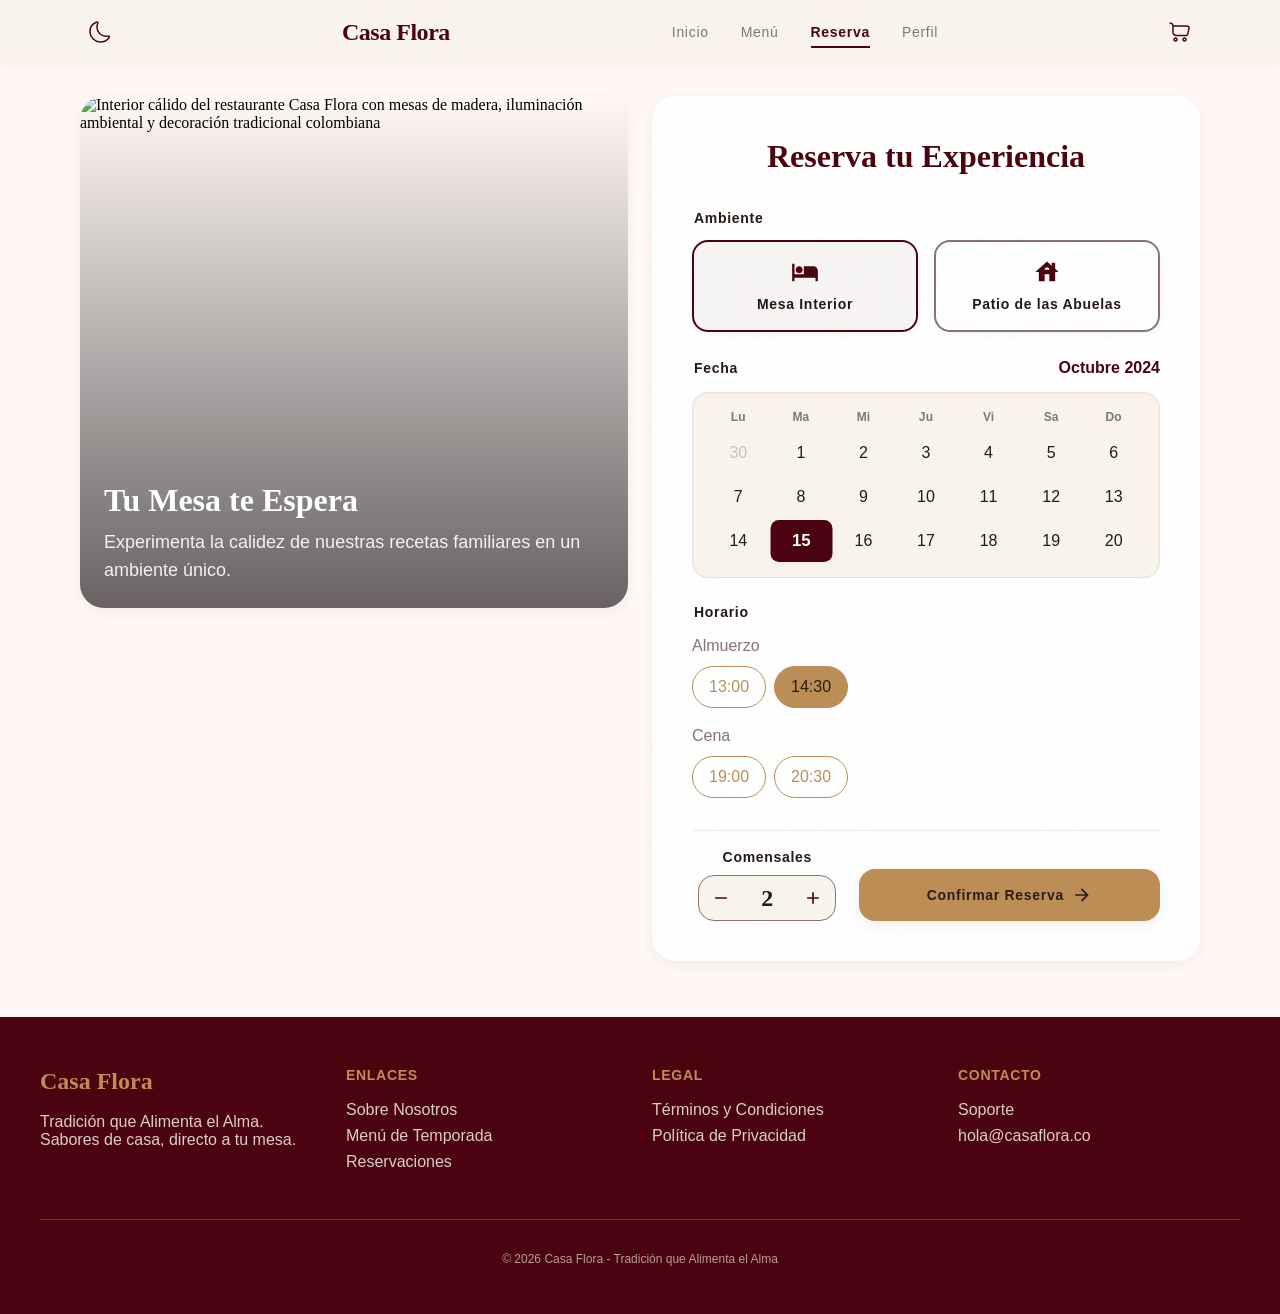
==== booking.html @ a03a3d71 "feat: implement booking page with responsive design system and dark mode theme." ====
<!doctype html>
<html lang="es">
    <head>
        <meta charset="UTF-8" />
        <meta name="viewport" content="width=device-width, initial-scale=1.0" />
        <title>Casa Flora — Reservas</title>
        <meta
            name="description"
            content="Reserva tu mesa en Casa Flora. Elige ambiente, fecha, horario y número de comensales para disfrutar de la tradición colombiana."
        />
        <link rel="stylesheet" href="./assets/css/global.css" />
        <link rel="stylesheet" href="./assets/css/booking.css" />
        <script>
            if (localStorage.getItem("dark-theme") === "true") {
                document.documentElement.classList.add("dark");
            }
        </script>
    </head>
    <body>
        <header>
            <nav class="navbar">
                <button class="dark-mode" aria-label="Alternar modo oscuro">
                    <svg
                        xmlns="http://www.w3.org/2000/svg"
                        width="64"
                        height="64"
                        viewBox="0 0 24 24"
                        class="moon-icon"
                    >
                        <path
                            d="M2.02911 12.42C2.38911 17.57 6.75911 21.76 11.9891 21.99C15.6791 22.15 18.9791 20.43 20.9591 17.72C21.7791 16.61 21.3391 15.87 19.9691 16.12C19.2991 16.24 18.6091 16.29 17.8891 16.26C12.9991 16.06 8.99911 11.97 8.97911 7.13996C8.96911 5.83996 9.23911 4.60996 9.72911 3.48996C10.2691 2.24996 9.61911 1.65996 8.36911 2.18996C4.40911 3.85996 1.69911 7.84996 2.02911 12.42Z"
                            stroke="currentColor"
                            stroke-width="1.5"
                            stroke-linecap="round"
                            stroke-linejoin="round"
                        ></path>
                    </svg>
                </button>

                <h1 class="main-heading">Casa Flora</h1>

                <button
                    class="shopping-cart"
                    aria-label="Abrir carrito de compras"
                >
                    <svg
                        xmlns="http://www.w3.org/2000/svg"
                        width="64"
                        height="64"
                        viewBox="0 0 24 24"
                        fill="none"
                        class="shopping-cart-icon"
                    >
                        <path
                            fill-rule="evenodd"
                            clip-rule="evenodd"
                            d="M2.24896 2.29245C1.8582 2.15506 1.43005 2.36047 1.29266 2.75123C1.15527 3.142 1.36068 3.57015 1.75145 3.70754L2.01266 3.79937C2.68026 4.03409 3.11902 4.18964 3.44186 4.34805C3.74509 4.49683 3.87876 4.61726 3.96682 4.74612C4.05708 4.87821 4.12678 5.05963 4.16611 5.42298C4.20726 5.80319 4.20828 6.2984 4.20828 7.03835V9.75999C4.20828 11.2125 4.22191 12.2599 4.35897 13.0601C4.50529 13.9144 4.79742 14.526 5.34366 15.1022C5.93752 15.7285 6.69032 16.0012 7.58656 16.1283C8.44479 16.25 9.53464 16.25 10.8804 16.25L16.2861 16.25C17.0278 16.25 17.6518 16.25 18.1568 16.1882C18.6925 16.1227 19.1811 15.9793 19.6076 15.6318C20.0341 15.2842 20.2731 14.8346 20.4455 14.3232C20.6079 13.841 20.7339 13.2299 20.8836 12.5035L21.3925 10.0341L21.3935 10.0295L21.4039 9.97726C21.5686 9.15237 21.7071 8.45848 21.7416 7.90037C21.7777 7.31417 21.711 6.73616 21.3292 6.23977C21.0942 5.93435 20.7639 5.76144 20.4634 5.65586C20.1569 5.54817 19.8103 5.48587 19.4606 5.44677C18.7735 5.36997 17.9389 5.36998 17.1203 5.36999L5.66809 5.36999C5.6648 5.33324 5.66124 5.29709 5.6574 5.26156C5.60367 4.76518 5.48725 4.31246 5.20527 3.89982C4.92109 3.48396 4.54324 3.21762 4.10261 3.00142C3.69052 2.79922 3.16689 2.61514 2.55036 2.39841L2.24896 2.29245ZM5.70828 6.86999H17.089C17.9454 6.86999 18.6991 6.87099 19.2939 6.93748C19.5895 6.97052 19.8107 7.01642 19.9661 7.07104C20.0931 7.11568 20.1361 7.15213 20.1423 7.1574C20.1422 7.15729 20.1426 7.15762 20.1423 7.1574C20.2037 7.23881 20.2704 7.38651 20.2444 7.80796C20.217 8.25153 20.1005 8.84379 19.9229 9.73372L19.9225 9.73594L19.4237 12.1561C19.2623 12.9389 19.1537 13.4593 19.024 13.8441C18.9009 14.2095 18.7853 14.3669 18.66 14.469C18.5348 14.571 18.3573 14.6525 17.9746 14.6993C17.5714 14.7487 17.0399 14.75 16.2406 14.75H10.9377C9.5209 14.75 8.53783 14.7482 7.79716 14.6432C7.08235 14.5418 6.70473 14.3576 6.43219 14.0701C6.11202 13.7325 5.93933 13.4018 5.83744 12.8069C5.72628 12.1578 5.70828 11.249 5.70828 9.75999L5.70828 6.86999Z"
                            fill="currentColor"
                        ></path>
                        <path
                            fill-rule="evenodd"
                            clip-rule="evenodd"
                            d="M7.5002 21.75C6.25756 21.75 5.2502 20.7426 5.2502 19.5C5.2502 18.2573 6.25756 17.25 7.5002 17.25C8.74285 17.25 9.7502 18.2573 9.7502 19.5C9.7502 20.7426 8.74285 21.75 7.5002 21.75ZM6.7502 19.5C6.7502 19.9142 7.08599 20.25 7.5002 20.25C7.91442 20.25 8.2502 19.9142 8.2502 19.5C8.2502 19.0858 7.91442 18.75 7.5002 18.75C7.08599 18.75 6.7502 19.0858 6.7502 19.5Z"
                            fill="currentColor"
                        ></path>
                        <path
                            fill-rule="evenodd"
                            clip-rule="evenodd"
                            d="M16.5002 21.7501C15.2576 21.7501 14.2502 20.7427 14.2502 19.5001C14.2502 18.2574 15.2576 17.2501 16.5002 17.2501C17.7428 17.2501 18.7502 18.2574 18.7502 19.5001C18.7502 20.7427 17.7428 21.7501 16.5002 21.7501ZM15.7502 19.5001C15.7502 19.9143 16.086 20.2501 16.5002 20.2501C16.9144 20.2501 17.2502 19.9143 17.2502 19.5001C17.2502 19.0859 16.9144 18.7501 16.5002 18.7501C16.086 18.7501 15.7502 19.0859 15.7502 19.5001Z"
                            fill="currentColor"
                        ></path>
                    </svg>
                </button>
            </nav>
        </header>

        <main>
            <div class="booking-layout">
                <div class="booking-hero">
                    <img
                        src="./assets/img/booking_hero.jpg"
                        alt="Interior cálido del restaurante Casa Flora con mesas de madera, iluminación ambiental y decoración tradicional colombiana"
                    />
                    <div class="booking-hero-overlay">
                        <div>
                            <h2>Tu Mesa te Espera</h2>
                            <p>Experimenta la calidez de nuestras recetas familiares en un ambiente único.</p>
                        </div>
                    </div>
                </div>

                <div class="booking-form-wrapper">
                    <div class="booking-form-card">
                        <div class="booking-texture"></div>
                        <form class="booking-form" id="booking-form">
                            <h1 class="booking-form-title">Reserva tu Experiencia</h1>

                            <fieldset style="border: none; margin: 0; padding: 0">
                                <legend class="field-label">Ambiente</legend>
                                <div class="environment-group">
                                    <label class="environment-option">
                                        <input
                                            type="radio"
                                            name="environment"
                                            value="interior"
                                            checked
                                        />
                                        <div class="environment-card">
                                            <svg xmlns="http://www.w3.org/2000/svg" width="24" height="24" viewBox="0 0 24 24" fill="currentColor">
                                                <path d="M7 13c1.66 0 3-1.34 3-3S8.66 7 7 7s-3 1.34-3 3 1.34 3 3 3zm12-6h-8v7H3V5H1v15h2v-3h18v3h2v-9c0-2.21-1.79-4-4-4z"/>
                                            </svg>
                                            <span>Mesa Interior</span>
                                        </div>
                                    </label>
                                    <label class="environment-option">
                                        <input
                                            type="radio"
                                            name="environment"
                                            value="patio"
                                        />
                                        <div class="environment-card">
                                            <svg xmlns="http://www.w3.org/2000/svg" width="24" height="24" viewBox="0 0 24 24" fill="currentColor">
                                                <path d="M19 9.3V4h-3v2.6L12 3 2 12h3v8h5v-6h4v6h5v-8h3l-3-2.7zm-9 .7c0-1.1.9-2 2-2s2 .9 2 2h-4z"/>
                                            </svg>
                                            <span>Patio de las Abuelas</span>
                                        </div>
                                    </label>
                                </div>
                            </fieldset>

                            <fieldset style="border: none; margin: 0; padding: 0">
                                <div class="calendar-header">
                                    <legend class="field-label" style="margin-bottom: 0">Fecha</legend>
                                    <span class="calendar-month">Octubre 2024</span>
                                </div>
                                <div class="calendar-container">
                                    <div class="calendar-weekdays">
                                        <span>Lu</span>
                                        <span>Ma</span>
                                        <span>Mi</span>
                                        <span>Ju</span>
                                        <span>Vi</span>
                                        <span>Sa</span>
                                        <span>Do</span>
                                    </div>
                                    <div class="calendar-grid">
                                        <button type="button" class="calendar-day muted">30</button>
                                        <button type="button" class="calendar-day">1</button>
                                        <button type="button" class="calendar-day">2</button>
                                        <button type="button" class="calendar-day">3</button>
                                        <button type="button" class="calendar-day">4</button>
                                        <button type="button" class="calendar-day">5</button>
                                        <button type="button" class="calendar-day">6</button>
                                        <button type="button" class="calendar-day">7</button>
                                        <button type="button" class="calendar-day">8</button>
                                        <button type="button" class="calendar-day">9</button>
                                        <button type="button" class="calendar-day">10</button>
                                        <button type="button" class="calendar-day">11</button>
                                        <button type="button" class="calendar-day">12</button>
                                        <button type="button" class="calendar-day">13</button>
                                        <button type="button" class="calendar-day">14</button>
                                        <button type="button" class="calendar-day selected">15</button>
                                        <button type="button" class="calendar-day">16</button>
                                        <button type="button" class="calendar-day">17</button>
                                        <button type="button" class="calendar-day">18</button>
                                        <button type="button" class="calendar-day">19</button>
                                        <button type="button" class="calendar-day">20</button>
                                    </div>
                                </div>
                            </fieldset>

                            <fieldset style="border: none; margin: 0; padding: 0">
                                <legend class="field-label">Horario</legend>
                                <div class="time-slots-section">
                                    <div>
                                        <p class="time-group-label">Almuerzo</p>
                                        <div class="time-slots-row">
                                            <label class="time-slot-option">
                                                <input type="radio" name="time" value="13:00" />
                                                <span class="time-slot-pill">13:00</span>
                                            </label>
                                            <label class="time-slot-option">
                                                <input type="radio" name="time" value="14:30" checked />
                                                <span class="time-slot-pill">14:30</span>
                                            </label>
                                        </div>
                                    </div>
                                    <div>
                                        <p class="time-group-label">Cena</p>
                                        <div class="time-slots-row">
                                            <label class="time-slot-option">
                                                <input type="radio" name="time" value="19:00" />
                                                <span class="time-slot-pill">19:00</span>
                                            </label>
                                            <label class="time-slot-option">
                                                <input type="radio" name="time" value="20:30" />
                                                <span class="time-slot-pill">20:30</span>
                                            </label>
                                        </div>
                                    </div>
                                </div>
                            </fieldset>

                            <div class="booking-cta-row">
                                <div class="diners-section">
                                    <label class="field-label" for="diners-value">Comensales</label>
                                    <div class="diners-control">
                                        <button type="button" class="diners-btn" id="diners-decrement" aria-label="Reducir comensales">
                                            <svg xmlns="http://www.w3.org/2000/svg" width="20" height="20" viewBox="0 0 24 24" fill="currentColor">
                                                <path d="M19 13H5v-2h14v2z"/>
                                            </svg>
                                        </button>
                                        <input
                                            type="text"
                                            id="diners-value"
                                            class="diners-value"
                                            value="2"
                                            readonly
                                        />
                                        <button type="button" class="diners-btn" id="diners-increment" aria-label="Aumentar comensales">
                                            <svg xmlns="http://www.w3.org/2000/svg" width="20" height="20" viewBox="0 0 24 24" fill="currentColor">
                                                <path d="M19 13h-6v6h-2v-6H5v-2h6V5h2v6h6v2z"/>
                                            </svg>
                                        </button>
                                    </div>
                                </div>

                                <div class="booking-cta-section">
                                    <button type="button" class="booking-cta">
                                        <span>Confirmar Reserva</span>
                                        <svg xmlns="http://www.w3.org/2000/svg" width="20" height="20" viewBox="0 0 24 24" fill="currentColor">
                                            <path d="M12 4l-1.41 1.41L16.17 11H4v2h12.17l-5.58 5.59L12 20l8-8z"/>
                                        </svg>
                                    </button>
                                </div>
                            </div>
                        </form>
                    </div>
                </div>
            </div>
        </main>
        <!-- Only Mobile --->
        <nav class="bottom-navbar">
            <div class="items-container">
                <a href="./index.html" class="home-item">
                    <svg
                        xmlns="http://www.w3.org/2000/svg"
                        width="64"
                        height="64"
                        viewBox="0 0 24 24"
                        fill="none"
                        class="home-icon"
                    >
                        <path
                            d="M9.02 2.84004L3.63 7.04004C2.73 7.74004 2 9.23004 2 10.36V17.77C2 20.09 3.89 21.99 6.21 21.99H17.79C20.11 21.99 22 20.09 22 17.78V10.5C22 9.29004 21.19 7.74004 20.2 7.05004L14.02 2.72004C12.62 1.74004 10.37 1.79004 9.02 2.84004Z"
                            stroke="currentColor"
                            stroke-width="1.5"
                            stroke-linecap="round"
                            stroke-linejoin="round"
                        ></path>
                        <path
                            d="M12 17.99V14.99"
                            stroke="currentColor"
                            stroke-width="1.5"
                            stroke-linecap="round"
                            stroke-linejoin="round"
                        ></path>
                    </svg>
                    <span>Inicio</span>
                </a>

                <a href="./menu.html" class="menu-item">
                    <svg
                        xmlns="http://www.w3.org/2000/svg"
                        width="64"
                        height="64"
                        viewBox="0 0 24 24"
                        fill="none"
                        class="menu-icon"
                    >
                        <path
                            d="M17.7238 2.58145C18.0449 2.3198 18.0931 1.84738 17.8315 1.52627C17.5698 1.20516 17.0974 1.15695 16.7763 1.4186L13.3153 4.23863C11.4094 5.79164 11.0979 8.52865 12.4824 10.457L1.46967 21.4694C1.17678 21.7623 1.17677 22.2372 1.46966 22.5301C1.76256 22.823 2.23743 22.823 2.53033 22.5301L13.543 11.5176C15.4713 12.9022 18.2084 12.5907 19.7614 10.6847L22.5815 7.22378C22.8431 6.90267 22.7949 6.43024 22.4738 6.1686C22.1527 5.90695 21.6802 5.95516 21.4186 6.27627L18.5986 9.73723C17.4453 11.1526 15.3213 11.2607 14.0304 9.96969C12.7394 8.67872 12.8475 6.55474 14.2628 5.40149L17.7238 2.58145Z"
                            fill="currentColor"
                        ></path>
                        <path
                            d="M2.7501 3.81069L9.46972 10.5303C9.76261 10.8232 10.2375 10.8232 10.5304 10.5303C10.8233 10.2374 10.8233 9.76253 10.5304 9.46964L3.77588 2.71515C2.84377 1.78303 1.25 2.4432 1.25 3.7614C1.25 7.31448 2.66146 10.722 5.17386 13.2344L5.96972 14.0303C6.26261 14.3232 6.73748 14.3232 7.03038 14.0303C7.32327 13.7374 7.32327 13.2625 7.03038 12.9696L6.23452 12.1738C4.01504 9.9543 2.76308 6.94815 2.7501 3.81069Z"
                            fill="currentColor"
                        ></path>
                        <path
                            d="M13.4697 13.4696C13.7626 13.1767 14.2375 13.1767 14.5304 13.4696L22.5303 21.4696C22.8232 21.7625 22.8232 22.2374 22.5303 22.5303C22.2374 22.8231 21.7626 22.8231 21.4697 22.5303L15 16.0606L12.7374 18.3231C12.054 19.0066 10.946 19.0066 10.2626 18.3231L9.96972 18.0303C9.67682 17.7374 9.67682 17.2625 9.96972 16.9696C10.2626 16.6767 10.7375 16.6767 11.0304 16.9696L11.3232 17.2625C11.4209 17.3601 11.5791 17.3601 11.6768 17.2625L13.9393 14.9999L13.4697 14.5303C13.1768 14.2374 13.1768 13.7625 13.4697 13.4696Z"
                            fill="currentColor"
                        ></path>
                        <path
                            d="M18.918 3.41406C19.2114 3.70644 19.2122 4.18132 18.9198 4.47472L15.731 7.67472C15.4386 7.96812 14.9637 7.96895 14.6703 7.67656C14.3769 7.38418 14.3761 6.90931 14.6685 6.61591L17.8573 3.41591C18.1497 3.1225 18.6246 3.12168 18.918 3.41406Z"
                            fill="currentColor"
                        ></path>
                        <path
                            d="M20.5868 6.14074C20.8792 5.84733 20.8784 5.37246 20.585 5.08008C20.2916 4.78769 19.8167 4.78852 19.5243 5.08192L16.3354 8.28192C16.0431 8.57532 16.0439 9.0502 16.3373 9.34258C16.6307 9.63496 17.1056 9.63414 17.398 9.34073L20.5868 6.14074Z"
                            fill="currentColor"
                        ></path>
                    </svg>
                    <span>Menú</span>
                </a>

                <a href="./booking.html" class="booking-item active">
                    <svg
                        xmlns="http://www.w3.org/2000/svg"
                        width="64"
                        height="64"
                        viewBox="0 0 24 24"
                        fill="none"
                        class="booking-icon"
                    >
                        <path
                            d="M17 14C17.5523 14 18 13.5523 18 13C18 12.4477 17.5523 12 17 12C16.4477 12 16 12.4477 16 13C16 13.5523 16.4477 14 17 14Z"
                            fill="currentColor"
                        ></path>
                        <path
                            d="M17 18C17.5523 18 18 17.5523 18 17C18 16.4477 17.5523 16 17 16C16.4477 16 16 16.4477 16 17C16 17.5523 16.4477 18 17 18Z"
                            fill="currentColor"
                        ></path>
                        <path
                            d="M13 13C13 13.5523 12.5523 14 12 14C11.4477 14 11 13.5523 11 13C11 12.4477 11.4477 12 12 12C12.5523 12 13 12.4477 13 13Z"
                            fill="currentColor"
                        ></path>
                        <path
                            d="M13 17C13 17.5523 12.5523 18 12 18C11.4477 18 11 17.5523 11 17C11 16.4477 11.4477 16 12 16C12.5523 16 13 16.4477 13 17Z"
                            fill="currentColor"
                        ></path>
                        <path
                            d="M7 14C7.55229 14 8 13.5523 8 13C8 12.4477 7.55229 12 7 12C6.44772 12 6 12.4477 6 13C6 13.5523 6.44772 14 7 14Z"
                            fill="currentColor"
                        ></path>
                        <path
                            d="M7 18C7.55229 18 8 17.5523 8 17C8 16.4477 7.55229 16 7 16C6.44772 16 6 16.4477 6 17C6 17.5523 6.44772 18 7 18Z"
                            fill="currentColor"
                        ></path>
                        <path
                            fill-rule="evenodd"
                            clip-rule="evenodd"
                            d="M7 1.75C7.41421 1.75 7.75 2.08579 7.75 2.5V3.26272C8.412 3.24999 9.14133 3.24999 9.94346 3.25H14.0564C14.8586 3.24999 15.588 3.24999 16.25 3.26272V2.5C16.25 2.08579 16.5858 1.75 17 1.75C17.4142 1.75 17.75 2.08579 17.75 2.5V3.32709C18.0099 3.34691 18.2561 3.37182 18.489 3.40313C19.6614 3.56076 20.6104 3.89288 21.3588 4.64124C22.1071 5.38961 22.4392 6.33855 22.5969 7.51098C22.75 8.65018 22.75 10.1058 22.75 11.9435V14.0564C22.75 15.8941 22.75 17.3498 22.5969 18.489C22.4392 19.6614 22.1071 20.6104 21.3588 21.3588C20.6104 22.1071 19.6614 22.4392 18.489 22.5969C17.3498 22.75 15.8942 22.75 14.0565 22.75H9.94359C8.10585 22.75 6.65018 22.75 5.51098 22.5969C4.33856 22.4392 3.38961 22.1071 2.64124 21.3588C1.89288 20.6104 1.56076 19.6614 1.40314 18.489C1.24997 17.3498 1.24998 15.8942 1.25 14.0564V11.9436C1.24998 10.1058 1.24997 8.65019 1.40314 7.51098C1.56076 6.33855 1.89288 5.38961 2.64124 4.64124C3.38961 3.89288 4.33856 3.56076 5.51098 3.40313C5.7439 3.37182 5.99006 3.34691 6.25 3.32709V2.5C6.25 2.08579 6.58579 1.75 7 1.75ZM5.71085 4.88976C4.70476 5.02502 4.12511 5.27869 3.7019 5.7019C3.27869 6.12511 3.02502 6.70476 2.88976 7.71085C2.86685 7.88123 2.8477 8.06061 2.83168 8.25H21.1683C21.1523 8.06061 21.1331 7.88124 21.1102 7.71085C20.975 6.70476 20.7213 6.12511 20.2981 5.7019C19.8749 5.27869 19.2952 5.02502 18.2892 4.88976C17.2615 4.75159 15.9068 4.75 14 4.75H10C8.09318 4.75 6.73851 4.75159 5.71085 4.88976ZM2.75 12C2.75 11.146 2.75032 10.4027 2.76309 9.75H21.2369C21.2497 10.4027 21.25 11.146 21.25 12V14C21.25 15.9068 21.2484 17.2615 21.1102 18.2892C20.975 19.2952 20.7213 19.8749 20.2981 20.2981C19.8749 20.7213 19.2952 20.975 18.2892 21.1102C17.2615 21.2484 15.9068 21.25 14 21.25H10C8.09318 21.25 6.73851 21.2484 5.71085 21.1102C4.70476 20.975 4.12511 20.7213 3.7019 20.2981C3.27869 19.8749 3.02502 19.2952 2.88976 18.2892C2.75159 17.2615 2.75 15.9068 2.75 14V12Z"
                            fill="currentColor"
                        ></path>
                    </svg>

                    <span>Reserva</span>
                </a>

                <a href="./profile.html" class="profile-item">
                    <svg
                        xmlns="http://www.w3.org/2000/svg"
                        width="64"
                        height="64"
                        viewBox="0 0 24 24"
                        fill="none"
                        class="profile-icon"
                    >
                        <path
                            fill-rule="evenodd"
                            clip-rule="evenodd"
                            d="M12.0001 1.25C9.37678 1.25 7.25013 3.37665 7.25013 6C7.25013 8.62335 9.37678 10.75 12.0001 10.75C14.6235 10.75 16.7501 8.62335 16.7501 6C16.7501 3.37665 14.6235 1.25 12.0001 1.25ZM8.75013 6C8.75013 4.20507 10.2052 2.75 12.0001 2.75C13.7951 2.75 15.2501 4.20507 15.2501 6C15.2501 7.79493 13.7951 9.25 12.0001 9.25C10.2052 9.25 8.75013 7.79493 8.75013 6Z"
                            fill="currentColor"
                        ></path>
                        <path
                            fill-rule="evenodd"
                            clip-rule="evenodd"
                            d="M12.0001 12.25C9.68658 12.25 7.55506 12.7759 5.97558 13.6643C4.41962 14.5396 3.25013 15.8661 3.25013 17.5L3.25007 17.602C3.24894 18.7638 3.24752 20.222 4.52655 21.2635C5.15602 21.7761 6.03661 22.1406 7.22634 22.3815C8.4194 22.6229 9.97436 22.75 12.0001 22.75C14.0259 22.75 15.5809 22.6229 16.7739 22.3815C17.9637 22.1406 18.8443 21.7761 19.4737 21.2635C20.7527 20.222 20.7513 18.7638 20.7502 17.602L20.7501 17.5C20.7501 15.8661 19.5807 14.5396 18.0247 13.6643C16.4452 12.7759 14.3137 12.25 12.0001 12.25ZM4.75013 17.5C4.75013 16.6487 5.37151 15.7251 6.71098 14.9717C8.02693 14.2315 9.89541 13.75 12.0001 13.75C14.1049 13.75 15.9733 14.2315 17.2893 14.9717C18.6288 15.7251 19.2501 16.6487 19.2501 17.5C19.2501 18.8078 19.2098 19.544 18.5265 20.1004C18.156 20.4022 17.5366 20.6967 16.4763 20.9113C15.4194 21.1252 13.9744 21.25 12.0001 21.25C10.0259 21.25 8.58087 21.1252 7.52393 20.9113C6.46366 20.6967 5.84425 20.4022 5.47372 20.1004C4.79045 19.544 4.75013 18.8078 4.75013 17.5Z"
                            fill="currentColor"
                        ></path>
                    </svg>

                    <span>Perfil</span>
                </a>
            </div>
        </nav>

        <footer class="main-footer">
            <div class="footer-grid">
                <div class="footer-brand">
                    <h3 class="footer-title">Casa Flora</h3>
                    <p>
                        Tradición que Alimenta el Alma. Sabores de casa, directo
                        a tu mesa.
                    </p>
                </div>

                <div class="footer-links">
                    <h4>Enlaces</h4>
                    <ul>
                        <li><a href="#">Sobre Nosotros</a></li>
                        <li><a href="#">Menú de Temporada</a></li>
                        <li><a href="#">Reservaciones</a></li>
                    </ul>
                </div>

                <div class="footer-links">
                    <h4>Legal</h4>
                    <ul>
                        <li><a href="#">Términos y Condiciones</a></li>
                        <li><a href="#">Política de Privacidad</a></li>
                    </ul>
                </div>

                <div class="footer-links">
                    <h4>Contacto</h4>
                    <ul>
                        <li><a href="#">Soporte</a></li>
                        <li>hola@casaflora.co</li>
                    </ul>
                </div>
            </div>

            <div class="footer-bottom">
                © 2026 Casa Flora - Tradición que Alimenta el Alma
            </div>
        </footer>
        <script src="./assets/js/navbar.js"></script>
        <script src="./assets/js/booking/booking.js"></script>
    </body>
</html>
---- assets/css/global.css ----
@layer base {
    :root {
        /* Base Variables */

        /* Backgrounds and Surfaces */
        --base-bg-beige: #fff8f6;
        --base-bg-warm: #f8f4ec;
        --base-surface-white: #ffffff;
        --base-surface-dim: #eed5ce;
        --base-inverse-surface: #3c2d28;

        /* Texts and Neutral */
        --base-on-bg: #261814;
        --base-on-bg-variant: #554242;
        --base-text-btn: #2b1d19;
        --base-outline: #887272;

        /* Brand Colors */
        --base-primary: #4b030f;
        --base-primary-container: #691a22;

        --base-secondary: #7d5724;
        --base-secondary-btn: #bc8e56;

        --base-tertiary: #450e06;
        --base-tertiary-btn: #ad5d4e;

        /* States */
        --base-error: #ba1a1a;
        --base-white: #ffffff;

        /* Dark Tones */
        --base-cocoa-900: #1a110f;
        --base-cocoa-800: #2c1e1a;
        --base-wine-light: #8a1f2d;

        /* Semantic Variables */

        --background: var(--base-bg-beige);
        --background-alt: var(--base-bg-warm);
        --surface: var(--base-surface-white);

        --foreground: var(--base-on-bg);
        --foreground-muted: var(--base-outline);

        /* Red Wine */
        --primary: var(--base-primary);
        --primary-foreground: var(--base-white);

        /* Gold */
        --secondary: var(--base-secondary-btn);
        --secondary-foreground: var(--base-text-btn);

        /* Terracotta */
        --accent: var(--base-tertiary-btn);
        --accent-foreground: var(--base-white);

        --destructive: var(--base-error);
        --destructive-foreground: var(--base-white);

        --border: var(--base-outline);

        /* Typography and Fonts */
        --font-display: "Playfair Display", serif;
        --font-body: "Nunito Sans", sans-serif;

        --text-display-lg-size: 3rem;
        --text-display-lg-lh: 3.5rem;

        --text-headline-lg-size: 2rem;
        --text-headline-lg-lh: 2.5rem;

        --text-headline-lg-mobile-size: 2.75rem;
        --text-headline-lg-mobile-lh: 2.25rem;

        --text-headline-md-size: 1.5rem;
        --text-headline-md-lh: 2rem;

        --text-body-lg-size: 1.125rem;
        --text-body-lg-lh: 1.75rem;

        --text-body-md-size: 1rem;
        --text-body-md-lh: 1.5rem;

        --text-label-lg-size: 0.875rem;
        --text-label-lg-lh: 1.25rem;

        --text-label-sm-size: 0.75rem;
        --text-label-sm-lh: 1rem;

        /* Shapes and Borders */
        --radius-sm: 0.25rem;
        --radius-default: 0.5rem;
        --radius-md: 0.75rem;
        --radius-lg: 1rem;
        --radius-xl: 1.5rem;
        --radius-full: 9999px;

        /* Spacing and Grid */
        --spacing-base: 0.5rem;
        --spacing-gutter: 1.5rem;
        --spacing-margin-mobile: 1rem;
        --spacing-margin-desktop: 2.5rem;
        --container-max: 75rem;

        /* Depth */
        /* Warm shadows with brown color (#261814) in low opacity */
        --shadow-ambient-sm: 0 2px 8px rgba(38, 24, 20, 0.04);
        --shadow-ambient-md: 0 4px 16px rgba(38, 24, 20, 0.06);

        /* Dark Mode Transition */
        --expo-in: linear(
            0 0%,
            0.0085 31.26%,
            0.0167 40.94%,
            0.0289 48.86%,
            0.0471 55.92%,
            0.0717 61.99%,
            0.1038 67.32%,
            0.1443 72.07%,
            0.1989 76.7%,
            0.2659 80.89%,
            0.3465 84.71%,
            0.4419 88.22%,
            0.554 91.48%,
            0.6835 94.51%,
            0.8316 97.34%,
            1 100%
        );
        --expo-out: linear(
            0 0%,
            0.1684 2.66%,
            0.3165 5.49%,
            0.446 8.52%,
            0.5581 11.78%,
            0.6535 15.29%,
            0.7341 19.11%,
            0.8011 23.3%,
            0.8557 27.93%,
            0.8962 32.68%,
            0.9283 38.01%,
            0.9529 44.08%,
            0.9711 51.14%,
            0.9833 59.06%,
            0.9915 68.74%,
            1 100%
        );
    }

    /* Dark Mode */
    .dark {
        --background: var(--base-cocoa-900);
        --background-alt: var(--base-inverse-surface);
        --surface: var(--base-cocoa-800);

        --foreground: var(--base-bg-beige);
        --foreground-muted: var(--base-surface-dim);

        --primary: var(--base-wine-light);
        --primary-foreground: var(--base-bg-beige);

        --secondary: var(--base-secondary-btn);
        --secondary-foreground: var(--base-cocoa-900);

        --accent: var(--base-tertiary-btn);
        --accent-foreground: var(--base-bg-beige);

        --border: var(--base-on-bg-variant);
    }
}

*,
*::before,
*::after {
    box-sizing: border-box;
}

body {
    margin: 0;
    padding: 0;
    background-color: var(--background);
    overflow-x: hidden;
    transition:
        background-color 0.4s ease,
        color 0.4s ease;
}

header,
.navbar button,
.main-heading,
.bottom-navbar,
.bottom-navbar a,
.main-footer,
.footer-title,
.footer-brand p,
.footer-links h4,
.footer-links a,
.footer-links li,
.footer-bottom,
.desktop-nav-link,
.product-card,
.product-info h3,
.product-info p,
.product-action span,
.add-to-cart,
.media-tag-container,
.hero-section p,
.secondary-heading,
.info-container h2,
.info-container p,
.showcase-header h2,
.menu-anchor,
.delivery-button,
.booking-button {
    transition:
        background-color 0.4s ease,
        color 0.4s ease,
        border-color 0.4s ease,
        box-shadow 0.4s ease;
}

header {
    position: fixed;
    top: 0;
    width: 100%;
    z-index: 50;
    background-color: rgba(248, 244, 236, 0.95);
    backdrop-filter: blur(12px);
    box-shadow: var(--shadow-ambient-sm);
}

main {
    padding-top: 4rem;
    padding-bottom: var(--spacing-gutter);
}

.dark header {
    background-color: rgba(44, 30, 26, 0.95);
}

.navbar {
    display: flex;
    justify-content: space-between;
    align-items: center;
    height: 4rem;
    max-width: var(--container-max);
    margin: 0 auto;
    padding: 0 var(--spacing-margin-mobile);
}

.main-heading {
    font-family: var(--font-display);
    font-size: var(--text-headline-md-size);
    line-height: var(--text-headline-md-lh);
    color: var(--primary);
    margin: 0;
    letter-spacing: -0.02em;
}

.navbar button {
    background: transparent;
    border: none;
    padding: 0.5rem;
    cursor: pointer;
    color: var(--primary);
    display: flex;
    align-items: center;
    justify-content: center;

    transition:
        color 0.2s ease,
        transform 0.2s ease;
}

.navbar button:hover {
    opacity: 0.8;
}

.navbar button:active {
    transform: scale(0.95);
}

.navbar svg {
    width: 1.5rem;
    height: 1.5rem;
}

.moon-icon {
    fill: none;
}

/* Bottom Navbar (Mobile only) */

.bottom-navbar {
    position: fixed;
    bottom: 0;
    left: 0;
    width: 100%;
    z-index: 50;
    background-color: var(--surface);
    box-shadow: 0 -2px 10px rgba(43, 29, 25, 0.05);
}

.items-container {
    display: flex;
    justify-content: space-around; /* justify-around */
    align-items: center; /* items-center */
    height: 5rem;
    padding: 0 1rem;
    padding-bottom: env(safe-area-inset-bottom);
}

.bottom-navbar a {
    display: flex;
    flex-direction: column;
    align-items: center;
    justify-content: center;
    text-decoration: none;
    color: var(--foreground-muted);
    padding: 0.25rem 0.75rem;
    border-radius: var(--radius-xl);
    transition:
        transform 0.15s ease,
        background-color 0.15s ease,
        color 0.15s ease;
}

.bottom-navbar a:hover {
    background-color: rgba(43, 29, 25, 0.04);
}

.bottom-navbar a:active {
    transform: scale(0.9);
}

.bottom-navbar a.active {
    color: var(--primary);
    font-weight: 700;
    background-color: rgba(255, 221, 184, 0.3);
}

.bottom-navbar svg {
    width: 1.5rem;
    height: 1.5rem;
    flex-shrink: 0;
    color: inherit;
}

.bottom-navbar span {
    font-family: var(--font-body);
    font-size: var(--text-label-sm-size);
    line-height: var(--text-label-sm-lh);
    font-weight: 600;
    margin-top: 0.25rem;
}

/* Footer */
.main-footer {
    background-color: var(--primary);
    color: var(--primary-foreground);
    padding: 3rem var(--spacing-margin-mobile) 7rem;
    margin-top: auto;
}

.footer-grid {
    display: grid;
    grid-template-columns: 1fr;
    gap: var(--spacing-gutter);
    max-width: var(--container-max);
    margin: 0 auto;
}

.footer-title {
    font-family: var(--font-display);
    font-size: var(--text-headline-md-size);
    line-height: var(--text-headline-md-lh);
    color: var(--secondary);
    margin-top: 0;
    margin-bottom: 1rem;
}

.footer-brand p {
    font-family: var(--font-body);
    font-size: var(--text-body-md-size);
    color: rgba(255, 255, 255, 0.8);
    margin: 0;
}

.footer-links h4 {
    font-family: var(--font-body);
    font-size: var(--text-label-lg-size);
    line-height: var(--text-label-lg-lh);
    color: var(--secondary);
    text-transform: uppercase;
    letter-spacing: 0.05em;
    margin-top: 0;
    margin-bottom: 1rem;
}

.footer-links ul {
    list-style: none;
    padding: 0;
    margin: 0;
    display: flex;
    flex-direction: column;
    gap: 0.5rem;
}

.footer-links li,
.footer-links a {
    font-family: var(--font-body);
    font-size: var(--text-body-md-size);
    color: rgba(255, 255, 255, 0.8);
    text-decoration: none;
    transition:
        color 0.2s ease,
        opacity 0.2s ease;
}

.footer-links a:hover {
    color: var(--secondary);
    opacity: 0.8;
}

.footer-bottom {
    max-width: var(--container-max);
    margin: 3rem auto 0;
    padding-top: 2rem;
    border-top: 1px solid rgba(255, 255, 255, 0.2);
    text-align: center;
    font-family: var(--font-body);
    font-size: var(--text-label-sm-size);
    color: rgba(255, 255, 255, 0.6);
}

.desktop-nav-links {
    display: none;
}

.desktop-nav-link {
    font-family: var(--font-body);
    font-size: var(--text-label-lg-size);
    line-height: var(--text-label-lg-lh);
    letter-spacing: 0.05em;
    text-decoration: none;
    color: var(--foreground-muted);
    padding: 0.375rem 0;
    position: relative;
    transition: color 0.25s ease;
}

.desktop-nav-link::after {
    content: "";
    position: absolute;
    bottom: 0;
    left: 0;
    width: 0;
    height: 2px;
    background-color: var(--primary);
    transition: width 0.3s ease;
}

.desktop-nav-link:hover {
    color: var(--primary);
}

.desktop-nav-link:hover::after {
    width: 100%;
}

.desktop-nav-link.active {
    color: var(--primary);
    font-weight: 700;
}

.desktop-nav-link.active::after {
    width: 100%;
}

.hero-animate {
    opacity: 0;
    transform: translateY(24px);
    transition:
        opacity 0.7s ease,
        transform 0.7s ease;
}

.hero-visible.hero-animate {
    opacity: 1;
    transform: translateY(0);
}

/* Dark Mode Transition */

.theme-transitioning::view-transition-group(root) {
    animation-timing-function: var(--expo-out);
}
.theme-transitioning::view-transition-new(root) {
    mask: url('data:image/svg+xml,<svg xmlns="http://www.w3.org/2000/svg" viewBox="0 0 40 40"><defs><filter id="blur"><feGaussianBlur stdDeviation="2"/></filter></defs><circle cx="0" cy="0" r="18" fill="white" filter="url(%23blur)"/></svg>')
        top left / 0 no-repeat;
    mask-origin: content-box;
    animation: darkmode-scale 1s;
    animation-fill-mode: both;
    transform-origin: top left;
}
.theme-transitioning::view-transition-old(root),
.theme-transitioning.dark::view-transition-old(root) {
    animation: darkmode-scale 1s;
    animation-fill-mode: both;
    transform-origin: top left;
    z-index: -1;
}
@keyframes darkmode-scale {
    to {
        mask-size: 350vmax;
    }
}

/* Page Navigation Transition */

::view-transition-group(root) {
    animation-duration: 0.35s;
    animation-timing-function: cubic-bezier(0.22, 1, 0.36, 1);
}

::view-transition-old(root) {
    animation: page-exit 0.3s cubic-bezier(0.55, 0, 1, 0.45) both;
    z-index: -1;
}

::view-transition-new(root) {
    animation: page-enter 0.4s cubic-bezier(0.22, 1, 0.36, 1) both;
}

@keyframes page-exit {
    from {
        opacity: 1;
        transform: scale(1) translateY(0);
    }
    to {
        opacity: 0;
        transform: scale(0.98) translateY(8px);
    }
}

@keyframes page-enter {
    from {
        opacity: 0;
        transform: scale(1.01) translateY(-12px);
    }
    to {
        opacity: 1;
        transform: scale(1) translateY(0);
    }
}

/* Media Queries */

@media (min-width: 768px) {
    .navbar {
        padding: 0 var(--spacing-margin-desktop);
    }

    .desktop-nav-links {
        display: flex;
        align-items: center;
        gap: 2rem;
    }

    .bottom-navbar {
        display: none;
    }

    main {
        padding-bottom: 0;
    }

    .main-footer {
        padding-left: var(--spacing-margin-desktop);
        padding-right: var(--spacing-margin-desktop);
        padding-bottom: 3rem;
        margin-top: var(--spacing-gutter);
    }

    .footer-grid {
        grid-template-columns: repeat(2, 1fr);
    }

    @view-transition {
        navigation: auto;
    }
}

@media (min-width: 1024px) {
    .footer-grid {
        grid-template-columns: repeat(4, 1fr);
    }


}
---- assets/css/booking.css ----
@import 'global.css';

/* Booking Layout */
.booking-layout {
    display: flex;
    flex-direction: column;
    gap: var(--spacing-gutter);
    padding: 1.5rem var(--spacing-margin-mobile);
    max-width: var(--container-max);
    margin: 0 auto;
}

/* Hero Image Card */
.booking-hero {
    position: relative;
    width: 100%;
    height: 16rem;
    border-radius: var(--radius-xl);
    overflow: hidden;
    box-shadow: var(--shadow-ambient-md);
}

.booking-hero img {
    position: absolute;
    inset: 0;
    width: 100%;
    height: 100%;
    object-fit: cover;
}

.booking-hero-overlay {
    position: absolute;
    inset: 0;
    background: linear-gradient(to top, rgba(0, 0, 0, 0.6), transparent);
    display: flex;
    align-items: flex-end;
    padding: 1.5rem;
}

.booking-hero-overlay h2 {
    font-family: var(--font-display);
    font-size: var(--text-headline-lg-mobile-size);
    line-height: var(--text-headline-lg-mobile-lh);
    color: var(--base-white);
    margin: 0 0 0.5rem;
}

.booking-hero-overlay p {
    font-family: var(--font-body);
    font-size: var(--text-body-lg-size);
    line-height: var(--text-body-lg-lh);
    color: rgba(255, 255, 255, 0.9);
    margin: 0;
}

/* Form Card */
.booking-form-card {
    background-color: var(--surface);
    border-radius: var(--radius-xl);
    box-shadow: var(--shadow-ambient-md);
    padding: 1.5rem;
    position: relative;
}

/* Texture Overlay */
.booking-texture {
    position: absolute;
    top: 0;
    left: 0;
    width: 100%;
    height: 100%;
    opacity: 0.03;
    pointer-events: none;
    border-radius: var(--radius-xl);
    background-image: url("data:image/svg+xml,%3Csvg viewBox='0 0 200 200' xmlns='http://www.w3.org/2000/svg'%3E%3Cfilter id='noiseFilter'%3E%3CfeTurbulence type='fractalNoise' baseFrequency='0.65' numOctaves='3' stitchTiles='stitch'/%3E%3C/filter%3E%3Crect width='100%25' height='100%25' filter='url(%23noiseFilter)'/%3E%3C/svg%3E");
}

.booking-form {
    position: relative;
    z-index: 1;
    display: flex;
    flex-direction: column;
    gap: 1.5rem;
}

.booking-form-title {
    font-family: var(--font-display);
    font-size: var(--text-headline-lg-mobile-size);
    line-height: var(--text-headline-lg-mobile-lh);
    color: var(--primary);
    text-align: center;
    margin: 0 0 0.5rem;
}

/* Field Labels */
.field-label {
    display: block;
    font-family: var(--font-body);
    font-size: var(--text-label-lg-size);
    line-height: var(--text-label-lg-lh);
    font-weight: 700;
    letter-spacing: 0.05em;
    color: var(--foreground);
    margin-bottom: 0.75rem;
}

/* Environment Selector */
.environment-group {
    display: grid;
    grid-template-columns: repeat(2, 1fr);
    gap: 1rem;
}

.environment-option {
    position: relative;
}

.environment-option input {
    position: absolute;
    width: 1px;
    height: 1px;
    overflow: hidden;
    clip: rect(0, 0, 0, 0);
    white-space: nowrap;
    border: 0;
}

.environment-card {
    display: flex;
    flex-direction: column;
    align-items: center;
    gap: 0.5rem;
    padding: 1rem;
    border: 2px solid var(--base-outline);
    border-radius: var(--radius-lg);
    text-align: center;
    cursor: pointer;
    box-shadow: var(--shadow-ambient-sm);
    transition:
        border-color 0.25s ease,
        background-color 0.25s ease,
        box-shadow 0.25s ease;
}

.environment-card:hover {
    background-color: var(--background);
}

.environment-card svg {
    width: 1.75rem;
    height: 1.75rem;
    color: var(--primary);
    flex-shrink: 0;
}

.environment-card span {
    font-family: var(--font-body);
    font-size: var(--text-label-lg-size);
    line-height: var(--text-label-lg-lh);
    font-weight: 700;
    letter-spacing: 0.05em;
    color: var(--foreground);
}

/* Active state */
.environment-option input:checked + .environment-card {
    border-color: var(--primary);
    background-color: rgba(75, 3, 15, 0.04);
}

.dark .environment-option input:checked + .environment-card {
    background-color: rgba(138, 31, 45, 0.12);
}

/* Calendar Section */
.calendar-header {
    display: flex;
    justify-content: space-between;
    align-items: center;
    margin-bottom: 0.75rem;
}

.calendar-month {
    font-family: var(--font-body);
    font-size: var(--text-body-md-size);
    line-height: var(--text-body-md-lh);
    font-weight: 700;
    color: var(--primary);
}

.calendar-container {
    background-color: var(--background-alt);
    padding: 1rem;
    border-radius: var(--radius-lg);
    border: 1px solid rgba(136, 114, 114, 0.15);
    box-shadow: inset 0 1px 3px rgba(38, 24, 20, 0.04);
}

/* Weekday Headers */
.calendar-weekdays {
    display: grid;
    grid-template-columns: repeat(7, 1fr);
    gap: 0.25rem;
    text-align: center;
    margin-bottom: 0.5rem;
}

.calendar-weekdays span {
    font-family: var(--font-body);
    font-size: var(--text-label-sm-size);
    line-height: var(--text-label-sm-lh);
    font-weight: 600;
    letter-spacing: 0.01em;
    color: var(--foreground-muted);
}

/* Date Grid */
.calendar-grid {
    display: grid;
    grid-template-columns: repeat(7, 1fr);
    gap: 0.25rem;
    text-align: center;
}

.calendar-day {
    font-family: var(--font-body);
    font-size: var(--text-body-md-size);
    line-height: var(--text-body-md-lh);
    padding: 0.5rem;
    border-radius: var(--radius-default);
    cursor: pointer;
    color: var(--foreground);
    border: none;
    background: transparent;
    transition:
        background-color 0.2s ease,
        color 0.2s ease,
        transform 0.15s ease;
}

.calendar-day:hover {
    background-color: var(--surface);
}

.calendar-day:active {
    transform: scale(0.92);
}

.calendar-day.selected {
    background-color: var(--primary);
    color: var(--base-white);
    font-weight: 700;
    box-shadow: var(--shadow-ambient-sm);
    transform: scale(1.05);
}

.calendar-day.muted {
    color: var(--foreground-muted);
    opacity: 0.4;
    cursor: default;
}

.calendar-day.muted:hover {
    background-color: transparent;
}

/* Time Slots */
.time-slots-section {
    display: flex;
    flex-direction: column;
    gap: 1rem;
}

.time-group-label {
    font-family: var(--font-body);
    font-size: var(--text-body-md-size);
    line-height: var(--text-body-md-lh);
    color: var(--foreground-muted);
    margin: 0 0 0.5rem;
}

.time-slots-row {
    display: flex;
    flex-wrap: wrap;
    gap: 0.5rem;
}

.time-slot-option {
    position: relative;
}

.time-slot-option input {
    position: absolute;
    width: 1px;
    height: 1px;
    overflow: hidden;
    clip: rect(0, 0, 0, 0);
    white-space: nowrap;
    border: 0;
}

.time-slot-pill {
    display: inline-block;
    padding: 0.5rem 1rem;
    border: 1px solid var(--secondary);
    border-radius: var(--radius-full);
    font-family: var(--font-body);
    font-size: var(--text-body-md-size);
    line-height: var(--text-body-md-lh);
    color: var(--secondary);
    cursor: pointer;
    transition:
        background-color 0.2s ease,
        color 0.2s ease,
        transform 0.15s ease;
}

.time-slot-pill:hover {
    background-color: rgba(188, 142, 86, 0.1);
}

.time-slot-pill:active {
    transform: scale(0.95);
}

.time-slot-option input:checked + .time-slot-pill {
    background-color: var(--secondary);
    color: var(--secondary-foreground);
}

/* Diners Counter */
.diners-section {
    padding-top: 1rem;
    border-top: 1px solid rgba(136, 114, 114, 0.15);
    display: flex;
    flex-direction: column;
    align-items: center;
    justify-content: center;
}

.diners-row {
    display: flex;
    align-items: center;
    gap: 1rem;
}

.diners-section .field-label {
    margin-bottom: 0.5rem;
}

.diners-control {
    display: flex;
    align-items: center;
    justify-content: space-between;
    width: 50%;
    border: 1px solid var(--base-outline);
    border-radius: var(--radius-lg);
    overflow: hidden;
    background-color: var(--background-alt);
}

.diners-btn {
    display: flex;
    align-items: center;
    justify-content: center;
    width: 2.75rem;
    height: 2.75rem;
    border: none;
    background: transparent;
    color: var(--primary);
    cursor: pointer;
    padding: 0;
    transition:
        background-color 0.2s ease,
        transform 0.15s ease;
}

.diners-btn:hover {
    background-color: rgba(75, 3, 15, 0.06);
}

.diners-btn:active {
    transform: scale(0.9);
}

.diners-btn svg {
    width: 1.25rem;
    height: 1.25rem;
    color: inherit;
}

.diners-value {
    width: 3rem;
    text-align: center;
    font-family: var(--font-display);
    font-size: var(--text-headline-md-size);
    line-height: var(--text-headline-md-lh);
    font-weight: 600;
    color: var(--foreground);
    border: none;
    background: transparent;
    outline: none;
    -moz-appearance: textfield;
    appearance: textfield;
}

.diners-value::-webkit-inner-spin-button,
.diners-value::-webkit-outer-spin-button {
    -webkit-appearance: none;
    margin: 0;
}

/* CTA Section */
.booking-cta-section {
    display: flex;
    flex-direction: column;
    gap: 1rem;
}

.booking-cta-row {
    display: flex;
    flex-direction: column;
    gap: 1rem;
    margin-top: 0.5rem;
    padding-top: 1rem;
    border-top: 1px solid rgba(136, 114, 114, 0.15);
}

.booking-cta {
    width: 100%;
    padding: 1rem 1.5rem;
    border: none;
    border-radius: var(--radius-lg);
    background-color: var(--secondary);
    color: var(--secondary-foreground);
    font-family: var(--font-body);
    font-size: var(--text-label-lg-size);
    line-height: var(--text-label-lg-lh);
    font-weight: 700;
    letter-spacing: 0.05em;
    cursor: pointer;
    display: flex;
    align-items: center;
    justify-content: center;
    gap: 0.5rem;
    box-shadow: var(--shadow-ambient-md);
    transition:
        transform 0.2s ease,
        box-shadow 0.2s ease,
        background-color 0.4s ease,
        color 0.4s ease;
}

.booking-cta:hover {
    transform: scale(1.02);
    box-shadow: 0 8px 24px rgba(38, 24, 20, 0.12);
}

.booking-cta:active {
    transform: scale(0.97);
}

.booking-cta svg {
    width: 1.25rem;
    height: 1.25rem;
    color: inherit;
    flex-shrink: 0;
}

/* Dark Mode Overrides */
.dark .booking-form-card {
    background-color: var(--surface);
}

.dark .calendar-container {
    background-color: var(--background-alt);
    border-color: rgba(136, 114, 114, 0.1);
}

.dark .calendar-day:hover {
    background-color: var(--surface);
}

.dark .diners-control {
    background-color: var(--background-alt);
    border-color: var(--border);
}

.dark .environment-card {
    border-color: var(--border);
}

.dark .environment-card:hover {
    background-color: var(--background-alt);
}

.dark .diners-section,
.dark .booking-cta-row {
    border-color: rgba(136, 114, 114, 0.1);
}

/* Dark Mode Transitions */
.booking-form-card,
.booking-form-title,
.field-label,
.environment-card,
.environment-card span,
.calendar-container,
.calendar-weekdays span,
.calendar-day,
.calendar-month,
.time-group-label,
.time-slot-pill,
.diners-btn,
.diners-value,
.booking-cta {
    transition:
        background-color 0.4s ease,
        color 0.4s ease,
        border-color 0.4s ease,
        box-shadow 0.4s ease;
}

/* Tablet & Desktop (768px+) */
@media (min-width: 768px) {
    .diners-control {
        width: auto;
    }
    .booking-layout {
        flex-direction: row;
        align-items: flex-start;
        padding: 2rem var(--spacing-margin-desktop);
        min-height: calc(100vh - 8rem);
    }

    .booking-hero {
        flex: 1;
        height: auto;
        min-height: 28rem;
        position: sticky;
        top: 6rem;
        align-self: flex-start;
    }

    .booking-hero-overlay h2 {
        font-size: var(--text-headline-lg-size);
        line-height: var(--text-headline-lg-lh);
    }

    .booking-form-wrapper {
        flex: 1;
    }

    .booking-form-card {
        padding: 2rem;
    }

    .booking-form-title {
        font-size: var(--text-headline-lg-size);
        line-height: var(--text-headline-lg-lh);
    }

    .booking-cta-row {
        flex-direction: row;
        align-items: flex-end;
    }

    .diners-section {
        flex: 1;
        border-top: none;
        padding-top: 0;
    }

    .booking-cta-section {
        flex: 2;
    }
}

/* Large Desktop (1024px+) */
@media (min-width: 1024px) {
    .booking-form-card {
        padding: 2.5rem;
    }

    .booking-form {
        gap: 1.5rem;
    }

    .booking-hero {
        min-height: 32rem;
    }
}
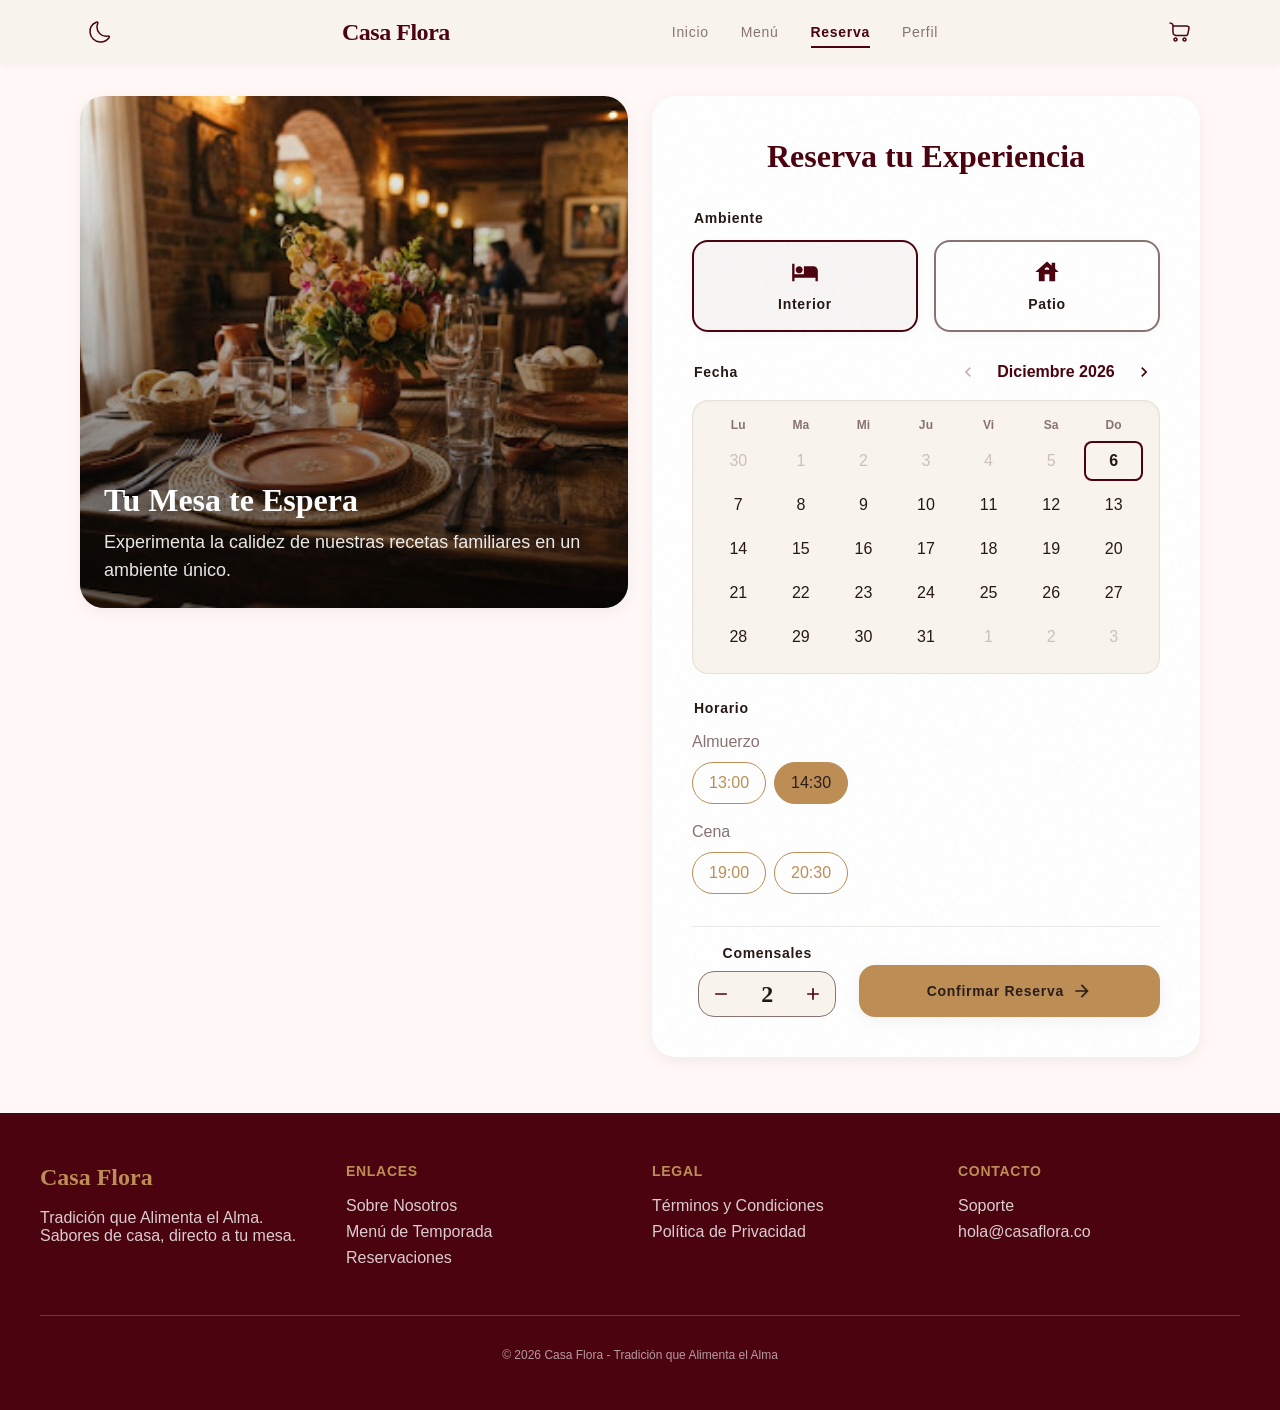
==== commit 498404d7: "feat: implement dynamic interactive booking calendar." ====
--- a/booking.html
+++ b/booking.html
@@ -109,7 +109,7 @@
                                             <svg xmlns="http://www.w3.org/2000/svg" width="24" height="24" viewBox="0 0 24 24" fill="currentColor">
                                                 <path d="M7 13c1.66 0 3-1.34 3-3S8.66 7 7 7s-3 1.34-3 3 1.34 3 3 3zm12-6h-8v7H3V5H1v15h2v-3h18v3h2v-9c0-2.21-1.79-4-4-4z"/>
                                             </svg>
-                                            <span>Mesa Interior</span>
+                                            <span>Interior</span>
                                         </div>
                                     </label>
                                     <label class="environment-option">
@@ -122,7 +122,7 @@
                                             <svg xmlns="http://www.w3.org/2000/svg" width="24" height="24" viewBox="0 0 24 24" fill="currentColor">
                                                 <path d="M19 9.3V4h-3v2.6L12 3 2 12h3v8h5v-6h4v6h5v-8h3l-3-2.7zm-9 .7c0-1.1.9-2 2-2s2 .9 2 2h-4z"/>
                                             </svg>
-                                            <span>Patio de las Abuelas</span>
+                                            <span>Patio</span>
                                         </div>
                                     </label>
                                 </div>
@@ -131,7 +131,19 @@
                             <fieldset style="border: none; margin: 0; padding: 0">
                                 <div class="calendar-header">
                                     <legend class="field-label" style="margin-bottom: 0">Fecha</legend>
-                                    <span class="calendar-month">Octubre 2024</span>
+                                    <div class="calendar-nav">
+                                        <button type="button" class="calendar-nav-btn" id="calendar-prev" aria-label="Mes anterior">
+                                            <svg xmlns="http://www.w3.org/2000/svg" width="20" height="20" viewBox="0 0 24 24" fill="currentColor">
+                                                <path d="M15.41 7.41L14 6l-6 6 6 6 1.41-1.41L10.83 12z"/>
+                                            </svg>
+                                        </button>
+                                        <span class="calendar-month" id="calendar-month-label"></span>
+                                        <button type="button" class="calendar-nav-btn" id="calendar-next" aria-label="Mes siguiente">
+                                            <svg xmlns="http://www.w3.org/2000/svg" width="20" height="20" viewBox="0 0 24 24" fill="currentColor">
+                                                <path d="M10 6L8.59 7.41 13.17 12l-4.58 4.59L10 18l6-6z"/>
+                                            </svg>
+                                        </button>
+                                    </div>
                                 </div>
                                 <div class="calendar-container">
                                     <div class="calendar-weekdays">
@@ -143,29 +155,7 @@
                                         <span>Sa</span>
                                         <span>Do</span>
                                     </div>
-                                    <div class="calendar-grid">
-                                        <button type="button" class="calendar-day muted">30</button>
-                                        <button type="button" class="calendar-day">1</button>
-                                        <button type="button" class="calendar-day">2</button>
-                                        <button type="button" class="calendar-day">3</button>
-                                        <button type="button" class="calendar-day">4</button>
-                                        <button type="button" class="calendar-day">5</button>
-                                        <button type="button" class="calendar-day">6</button>
-                                        <button type="button" class="calendar-day">7</button>
-                                        <button type="button" class="calendar-day">8</button>
-                                        <button type="button" class="calendar-day">9</button>
-                                        <button type="button" class="calendar-day">10</button>
-                                        <button type="button" class="calendar-day">11</button>
-                                        <button type="button" class="calendar-day">12</button>
-                                        <button type="button" class="calendar-day">13</button>
-                                        <button type="button" class="calendar-day">14</button>
-                                        <button type="button" class="calendar-day selected">15</button>
-                                        <button type="button" class="calendar-day">16</button>
-                                        <button type="button" class="calendar-day">17</button>
-                                        <button type="button" class="calendar-day">18</button>
-                                        <button type="button" class="calendar-day">19</button>
-                                        <button type="button" class="calendar-day">20</button>
-                                    </div>
+                                    <div class="calendar-grid" id="calendar-grid"></div>
                                 </div>
                             </fieldset>
 
--- a/assets/css/global.css
+++ b/assets/css/global.css
@@ -1,172 +1,134 @@
 @layer base {
-    :root {
-        /* Base Variables */
-
-        /* Backgrounds and Surfaces */
-        --base-bg-beige: #fff8f6;
-        --base-bg-warm: #f8f4ec;
-        --base-surface-white: #ffffff;
-        --base-surface-dim: #eed5ce;
-        --base-inverse-surface: #3c2d28;
-
-        /* Texts and Neutral */
-        --base-on-bg: #261814;
-        --base-on-bg-variant: #554242;
-        --base-text-btn: #2b1d19;
-        --base-outline: #887272;
-
-        /* Brand Colors */
-        --base-primary: #4b030f;
-        --base-primary-container: #691a22;
-
-        --base-secondary: #7d5724;
-        --base-secondary-btn: #bc8e56;
-
-        --base-tertiary: #450e06;
-        --base-tertiary-btn: #ad5d4e;
-
-        /* States */
-        --base-error: #ba1a1a;
-        --base-white: #ffffff;
-
-        /* Dark Tones */
-        --base-cocoa-900: #1a110f;
-        --base-cocoa-800: #2c1e1a;
-        --base-wine-light: #8a1f2d;
-
-        /* Semantic Variables */
-
-        --background: var(--base-bg-beige);
-        --background-alt: var(--base-bg-warm);
-        --surface: var(--base-surface-white);
-
-        --foreground: var(--base-on-bg);
-        --foreground-muted: var(--base-outline);
-
-        /* Red Wine */
-        --primary: var(--base-primary);
-        --primary-foreground: var(--base-white);
-
-        /* Gold */
-        --secondary: var(--base-secondary-btn);
-        --secondary-foreground: var(--base-text-btn);
-
-        /* Terracotta */
-        --accent: var(--base-tertiary-btn);
-        --accent-foreground: var(--base-white);
-
-        --destructive: var(--base-error);
-        --destructive-foreground: var(--base-white);
-
-        --border: var(--base-outline);
-
-        /* Typography and Fonts */
-        --font-display: "Playfair Display", serif;
-        --font-body: "Nunito Sans", sans-serif;
-
-        --text-display-lg-size: 3rem;
-        --text-display-lg-lh: 3.5rem;
-
-        --text-headline-lg-size: 2rem;
-        --text-headline-lg-lh: 2.5rem;
-
-        --text-headline-lg-mobile-size: 2.75rem;
-        --text-headline-lg-mobile-lh: 2.25rem;
-
-        --text-headline-md-size: 1.5rem;
-        --text-headline-md-lh: 2rem;
-
-        --text-body-lg-size: 1.125rem;
-        --text-body-lg-lh: 1.75rem;
-
-        --text-body-md-size: 1rem;
-        --text-body-md-lh: 1.5rem;
-
-        --text-label-lg-size: 0.875rem;
-        --text-label-lg-lh: 1.25rem;
-
-        --text-label-sm-size: 0.75rem;
-        --text-label-sm-lh: 1rem;
-
-        /* Shapes and Borders */
-        --radius-sm: 0.25rem;
-        --radius-default: 0.5rem;
-        --radius-md: 0.75rem;
-        --radius-lg: 1rem;
-        --radius-xl: 1.5rem;
-        --radius-full: 9999px;
-
-        /* Spacing and Grid */
-        --spacing-base: 0.5rem;
-        --spacing-gutter: 1.5rem;
-        --spacing-margin-mobile: 1rem;
-        --spacing-margin-desktop: 2.5rem;
-        --container-max: 75rem;
-
-        /* Depth */
-        /* Warm shadows with brown color (#261814) in low opacity */
-        --shadow-ambient-sm: 0 2px 8px rgba(38, 24, 20, 0.04);
-        --shadow-ambient-md: 0 4px 16px rgba(38, 24, 20, 0.06);
-
-        /* Dark Mode Transition */
-        --expo-in: linear(
-            0 0%,
-            0.0085 31.26%,
-            0.0167 40.94%,
-            0.0289 48.86%,
-            0.0471 55.92%,
-            0.0717 61.99%,
-            0.1038 67.32%,
-            0.1443 72.07%,
-            0.1989 76.7%,
-            0.2659 80.89%,
-            0.3465 84.71%,
-            0.4419 88.22%,
-            0.554 91.48%,
-            0.6835 94.51%,
-            0.8316 97.34%,
-            1 100%
-        );
-        --expo-out: linear(
-            0 0%,
-            0.1684 2.66%,
-            0.3165 5.49%,
-            0.446 8.52%,
-            0.5581 11.78%,
-            0.6535 15.29%,
-            0.7341 19.11%,
-            0.8011 23.3%,
-            0.8557 27.93%,
-            0.8962 32.68%,
-            0.9283 38.01%,
-            0.9529 44.08%,
-            0.9711 51.14%,
-            0.9833 59.06%,
-            0.9915 68.74%,
-            1 100%
-        );
-    }
-
-    /* Dark Mode */
-    .dark {
-        --background: var(--base-cocoa-900);
-        --background-alt: var(--base-inverse-surface);
-        --surface: var(--base-cocoa-800);
-
-        --foreground: var(--base-bg-beige);
-        --foreground-muted: var(--base-surface-dim);
-
-        --primary: var(--base-wine-light);
-        --primary-foreground: var(--base-bg-beige);
-
-        --secondary: var(--base-secondary-btn);
-        --secondary-foreground: var(--base-cocoa-900);
-
-        --accent: var(--base-tertiary-btn);
-        --accent-foreground: var(--base-bg-beige);
-
-        --border: var(--base-on-bg-variant);
-    }
+  :root {
+    /* Base Variables */
+    
+    /* Backgrounds and Surfaces */
+    --base-bg-beige: #fff8f6;
+    --base-bg-warm: #F8F4EC;
+    --base-surface-white: #FFFFFF;
+    --base-surface-dim: #eed5ce;
+    --base-inverse-surface: #3c2d28;
+
+    /* Texts and Neutral */
+    --base-on-bg: #261814;
+    --base-on-bg-variant: #554242;
+    --base-text-btn: #2B1D19;
+    --base-outline: #887272;
+
+    /* Brand Colors */
+    --base-primary: #4b030f;
+    --base-primary-container: #691a22;
+    
+    --base-secondary: #7d5724;
+    --base-secondary-btn: #BC8E56;
+    
+    --base-tertiary: #450e06;
+    --base-tertiary-btn: #AD5D4E;
+
+    /* States */
+    --base-error: #ba1a1a;
+    --base-white: #ffffff;
+
+    /* Dark Tones */
+    --base-cocoa-900: #1a110f; 
+    --base-cocoa-800: #2c1e1a; 
+    --base-wine-light: #8a1f2d;
+
+    /* Semantic Variables */
+    
+    --background: var(--base-bg-beige);
+    --background-alt: var(--base-bg-warm);
+    --surface: var(--base-surface-white);
+    
+    --foreground: var(--base-on-bg);
+    --foreground-muted: var(--base-outline);
+
+    /* Red Wine */
+    --primary: var(--base-primary);
+    --primary-foreground: var(--base-white);
+    
+    /* Gold */
+    --secondary: var(--base-secondary-btn);
+    --secondary-foreground: var(--base-text-btn);
+    
+    /* Terracotta */
+    --accent: var(--base-tertiary-btn);
+    --accent-foreground: var(--base-white);
+    
+    --destructive: var(--base-error);
+    --destructive-foreground: var(--base-white);
+    
+    --border: var(--base-outline);
+
+    /* Typography and Fonts */ 
+    --font-display: 'Playfair Display', serif;
+    --font-body: 'Nunito Sans', sans-serif;
+
+    --text-display-lg-size: 3rem;
+    --text-display-lg-lh: 3.5rem;
+    
+    --text-headline-lg-size: 2rem;
+    --text-headline-lg-lh: 2.5rem;
+    
+    --text-headline-lg-mobile-size: 2.75rem;
+    --text-headline-lg-mobile-lh: 2.25rem;
+    
+    --text-headline-md-size: 1.5rem;
+    --text-headline-md-lh: 2rem;
+    
+    --text-body-lg-size: 1.125rem;
+    --text-body-lg-lh: 1.75rem;
+    
+    --text-body-md-size: 1rem;
+    --text-body-md-lh: 1.5rem;
+    
+    --text-label-lg-size: 0.875rem;
+    --text-label-lg-lh: 1.25rem;
+    
+    --text-label-sm-size: 0.75rem;
+    --text-label-sm-lh: 1rem;
+
+    /* Shapes and Borders */
+    --radius-sm: 0.25rem;
+    --radius-default: 0.5rem;
+    --radius-md: 0.75rem;
+    --radius-lg: 1rem;
+    --radius-xl: 1.5rem;
+    --radius-full: 9999px;
+
+    /* Spacing and Grid */
+    --spacing-base: 0.5rem;
+    --spacing-gutter: 1.5rem;
+    --spacing-margin-mobile: 1rem;
+    --spacing-margin-desktop: 2.5rem;
+    --container-max: 75rem;
+
+    /* Depth */
+    /* Warm shadows with brown color (#261814) in low opacity */
+    --shadow-ambient-sm: 0 2px 8px rgba(38, 24, 20, 0.04);
+    --shadow-ambient-md: 0 4px 16px rgba(38, 24, 20, 0.06);
+  }
+
+  /* Dark Mode */
+  .dark {
+    --background: var(--base-cocoa-900);
+    --background-alt: var(--base-inverse-surface);
+    --surface: var(--base-cocoa-800);
+    
+    --foreground: var(--base-bg-beige);
+    --foreground-muted: var(--base-surface-dim);
+
+    --primary: var(--base-wine-light);
+    --primary-foreground: var(--base-bg-beige);
+    
+    --secondary: var(--base-secondary-btn);
+    --secondary-foreground: var(--base-cocoa-900);
+    
+    --accent: var(--base-tertiary-btn);
+    --accent-foreground: var(--base-bg-beige);
+    
+    --border: var(--base-on-bg-variant);
+  }
 }
 
 *,
@@ -180,9 +142,7 @@
     padding: 0;
     background-color: var(--background);
     overflow-x: hidden;
-    transition:
-        background-color 0.4s ease,
-        color 0.4s ease;
+    transition: background-color 0.4s ease, color 0.4s ease;
 }
 
 header,
@@ -212,11 +172,7 @@
 .menu-anchor,
 .delivery-button,
 .booking-button {
-    transition:
-        background-color 0.4s ease,
-        color 0.4s ease,
-        border-color 0.4s ease,
-        box-shadow 0.4s ease;
+    transition: background-color 0.4s ease, color 0.4s ease, border-color 0.4s ease, box-shadow 0.4s ease;
 }
 
 header {
@@ -247,6 +203,7 @@
     margin: 0 auto;
     padding: 0 var(--spacing-margin-mobile);
 }
+
 
 .main-heading {
     font-family: var(--font-display);
@@ -266,10 +223,8 @@
     display: flex;
     align-items: center;
     justify-content: center;
-
-    transition:
-        color 0.2s ease,
-        transform 0.2s ease;
+    
+    transition: color 0.2s ease, transform 0.2s ease;
 }
 
 .navbar button:hover {
@@ -298,7 +253,7 @@
     width: 100%;
     z-index: 50;
     background-color: var(--surface);
-    box-shadow: 0 -2px 10px rgba(43, 29, 25, 0.05);
+    box-shadow: 0 -2px 10px rgba(43, 29, 25, 0.05); 
 }
 
 .items-container {
@@ -313,16 +268,13 @@
 .bottom-navbar a {
     display: flex;
     flex-direction: column;
-    align-items: center;
+    align-items: center; 
     justify-content: center;
     text-decoration: none;
     color: var(--foreground-muted);
     padding: 0.25rem 0.75rem;
     border-radius: var(--radius-xl);
-    transition:
-        transform 0.15s ease,
-        background-color 0.15s ease,
-        color 0.15s ease;
+    transition: transform 0.15s ease, background-color 0.15s ease, color 0.15s ease;
 }
 
 .bottom-navbar a:hover {
@@ -336,7 +288,7 @@
 .bottom-navbar a.active {
     color: var(--primary);
     font-weight: 700;
-    background-color: rgba(255, 221, 184, 0.3);
+    background-color: rgba(255, 221, 184, 0.3); 
 }
 
 .bottom-navbar svg {
@@ -359,7 +311,7 @@
     background-color: var(--primary);
     color: var(--primary-foreground);
     padding: 3rem var(--spacing-margin-mobile) 7rem;
-    margin-top: auto;
+    margin-top: auto; 
 }
 
 .footer-grid {
@@ -412,9 +364,7 @@
     font-size: var(--text-body-md-size);
     color: rgba(255, 255, 255, 0.8);
     text-decoration: none;
-    transition:
-        color 0.2s ease,
-        opacity 0.2s ease;
+    transition: color 0.2s ease, opacity 0.2s ease;
 }
 
 .footer-links a:hover {
@@ -450,7 +400,7 @@
 }
 
 .desktop-nav-link::after {
-    content: "";
+    content: '';
     position: absolute;
     bottom: 0;
     left: 0;
@@ -480,81 +430,13 @@
 .hero-animate {
     opacity: 0;
     transform: translateY(24px);
-    transition:
-        opacity 0.7s ease,
-        transform 0.7s ease;
+    transition: opacity 0.7s ease, transform 0.7s ease;
 }
 
 .hero-visible.hero-animate {
     opacity: 1;
     transform: translateY(0);
 }
-
-/* Dark Mode Transition */
-
-.theme-transitioning::view-transition-group(root) {
-    animation-timing-function: var(--expo-out);
-}
-.theme-transitioning::view-transition-new(root) {
-    mask: url('data:image/svg+xml,<svg xmlns="http://www.w3.org/2000/svg" viewBox="0 0 40 40"><defs><filter id="blur"><feGaussianBlur stdDeviation="2"/></filter></defs><circle cx="0" cy="0" r="18" fill="white" filter="url(%23blur)"/></svg>')
-        top left / 0 no-repeat;
-    mask-origin: content-box;
-    animation: darkmode-scale 1s;
-    animation-fill-mode: both;
-    transform-origin: top left;
-}
-.theme-transitioning::view-transition-old(root),
-.theme-transitioning.dark::view-transition-old(root) {
-    animation: darkmode-scale 1s;
-    animation-fill-mode: both;
-    transform-origin: top left;
-    z-index: -1;
-}
-@keyframes darkmode-scale {
-    to {
-        mask-size: 350vmax;
-    }
-}
-
-/* Page Navigation Transition */
-
-::view-transition-group(root) {
-    animation-duration: 0.35s;
-    animation-timing-function: cubic-bezier(0.22, 1, 0.36, 1);
-}
-
-::view-transition-old(root) {
-    animation: page-exit 0.3s cubic-bezier(0.55, 0, 1, 0.45) both;
-    z-index: -1;
-}
-
-::view-transition-new(root) {
-    animation: page-enter 0.4s cubic-bezier(0.22, 1, 0.36, 1) both;
-}
-
-@keyframes page-exit {
-    from {
-        opacity: 1;
-        transform: scale(1) translateY(0);
-    }
-    to {
-        opacity: 0;
-        transform: scale(0.98) translateY(8px);
-    }
-}
-
-@keyframes page-enter {
-    from {
-        opacity: 0;
-        transform: scale(1.01) translateY(-12px);
-    }
-    to {
-        opacity: 1;
-        transform: scale(1) translateY(0);
-    }
-}
-
-/* Media Queries */
 
 @media (min-width: 768px) {
     .navbar {
@@ -578,23 +460,17 @@
     .main-footer {
         padding-left: var(--spacing-margin-desktop);
         padding-right: var(--spacing-margin-desktop);
-        padding-bottom: 3rem;
+        padding-bottom: 3rem; 
         margin-top: var(--spacing-gutter);
     }
 
     .footer-grid {
-        grid-template-columns: repeat(2, 1fr);
-    }
-
-    @view-transition {
-        navigation: auto;
+        grid-template-columns: repeat(2, 1fr); 
     }
 }
 
 @media (min-width: 1024px) {
     .footer-grid {
-        grid-template-columns: repeat(4, 1fr);
-    }
-
-
-}
+        grid-template-columns: repeat(4, 1fr); 
+    }
+}
--- a/assets/css/booking.css
+++ b/assets/css/booking.css
@@ -180,12 +180,51 @@
     margin-bottom: 0.75rem;
 }
 
+.calendar-nav {
+    display: flex;
+    align-items: center;
+    gap: 0.5rem;
+}
+
+.calendar-nav-btn {
+    display: flex;
+    align-items: center;
+    justify-content: center;
+    width: 2rem;
+    height: 2rem;
+    border: none;
+    border-radius: var(--radius-full);
+    background: transparent;
+    color: var(--primary);
+    cursor: pointer;
+    padding: 0;
+    transition:
+        background-color 0.2s ease,
+        transform 0.15s ease;
+}
+
+.calendar-nav-btn:hover {
+    background-color: rgba(75, 3, 15, 0.06);
+}
+
+.calendar-nav-btn:active {
+    transform: scale(0.9);
+}
+
+.calendar-nav-btn svg {
+    width: 1.25rem;
+    height: 1.25rem;
+    color: inherit;
+}
+
 .calendar-month {
     font-family: var(--font-body);
     font-size: var(--text-body-md-size);
     line-height: var(--text-body-md-lh);
     font-weight: 700;
     color: var(--primary);
+    min-width: 8rem;
+    text-align: center;
 }
 
 .calendar-container {
@@ -262,6 +301,11 @@
 
 .calendar-day.muted:hover {
     background-color: transparent;
+}
+
+.calendar-day.today {
+    box-shadow: inset 0 0 0 2px var(--primary);
+    font-weight: 700;
 }
 
 /* Time Slots */
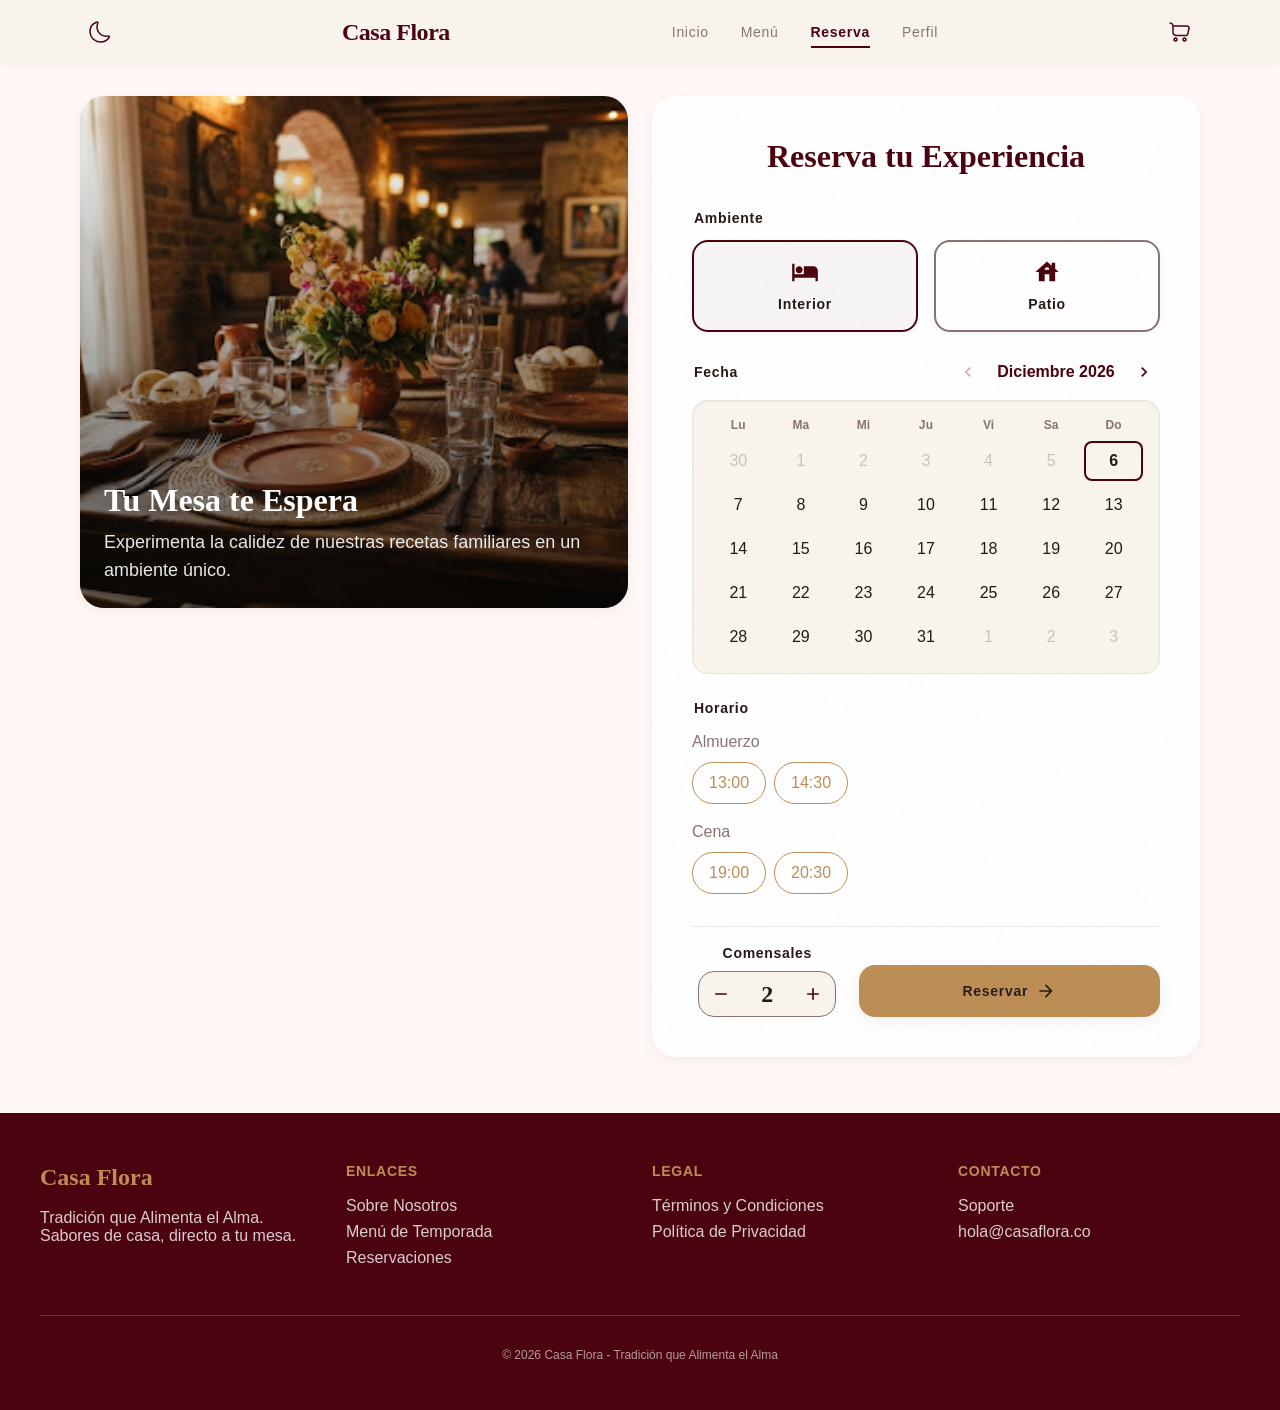
==== commit 86229b3b: "feat: add booking form implementation." ====
--- a/booking.html
+++ b/booking.html
@@ -170,7 +170,7 @@
                                                 <span class="time-slot-pill">13:00</span>
                                             </label>
                                             <label class="time-slot-option">
-                                                <input type="radio" name="time" value="14:30" checked />
+                                                <input type="radio" name="time" value="14:30" />
                                                 <span class="time-slot-pill">14:30</span>
                                             </label>
                                         </div>
@@ -217,7 +217,7 @@
 
                                 <div class="booking-cta-section">
                                     <button type="button" class="booking-cta">
-                                        <span>Confirmar Reserva</span>
+                                        <span>Reservar</span>
                                         <svg xmlns="http://www.w3.org/2000/svg" width="20" height="20" viewBox="0 0 24 24" fill="currentColor">
                                             <path d="M12 4l-1.41 1.41L16.17 11H4v2h12.17l-5.58 5.59L12 20l8-8z"/>
                                         </svg>
@@ -406,5 +406,6 @@
         </footer>
         <script src="./assets/js/navbar.js"></script>
         <script src="./assets/js/booking/booking.js"></script>
+        <script src="./assets/js/booking/bookingForm.js"></script>
     </body>
 </html>
--- a/assets/css/booking.css
+++ b/assets/css/booking.css
@@ -565,6 +565,45 @@
         box-shadow 0.4s ease;
 }
 
+/* Field Validation Error */
+.field-error {
+    box-shadow: 0 0 0 2px var(--destructive);
+    border-radius: var(--radius-lg);
+    animation: shake 0.4s ease;
+}
+
+@keyframes shake {
+    0%, 100% { transform: translateX(0); }
+    20% { transform: translateX(-4px); }
+    40% { transform: translateX(4px); }
+    60% { transform: translateX(-3px); }
+    80% { transform: translateX(2px); }
+}
+
+/* Inline Error Message */
+.field-error-msg {
+    display: block;
+    font-family: var(--font-body);
+    font-size: var(--text-label-sm-size);
+    line-height: var(--text-label-sm-lh);
+    font-weight: 600;
+    letter-spacing: 0.01em;
+    color: var(--destructive);
+    margin-top: 0.5rem;
+    animation: errorFadeIn 0.3s ease;
+}
+
+@keyframes errorFadeIn {
+    from {
+        opacity: 0;
+        transform: translateY(-4px);
+    }
+    to {
+        opacity: 1;
+        transform: translateY(0);
+    }
+}
+
 /* Tablet & Desktop (768px+) */
 @media (min-width: 768px) {
     .diners-control {
